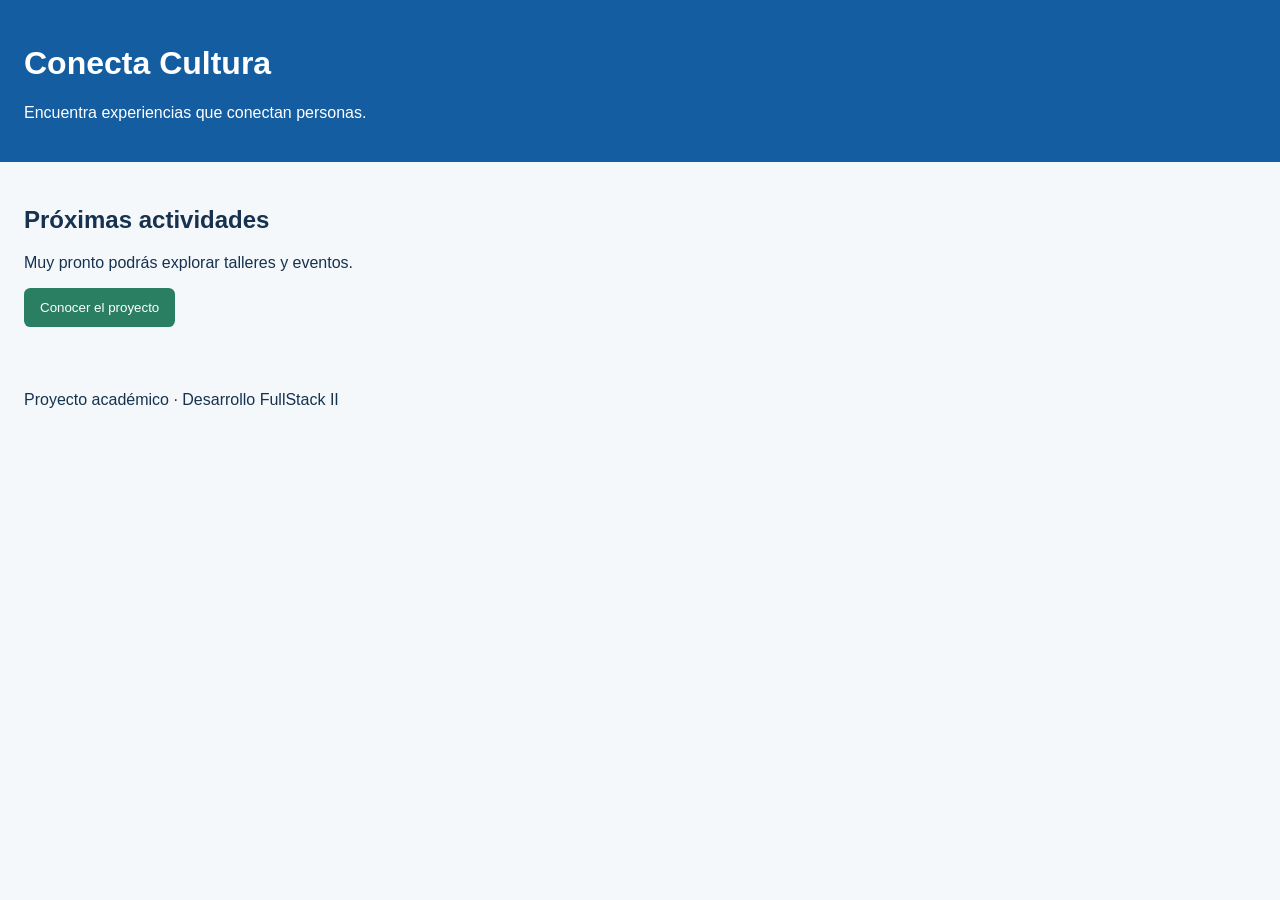
==== Downloads/conecta-cultura-001V-main/conecta-cultura-001V-main/index.html @ 94159e32 "Primer commit: conecta cultura" ====
<!DOCTYPE html>
<html lang="es">
<head>
  <meta charset="UTF-8">
  <meta name="viewport" content="width=device-width, initial-scale=1.0">
  <meta name="description" content="Actividades y talleres de Conecta Cultura">
  <title>Conecta Cultura | Inicio</title>
  <link rel="stylesheet" href="assets/css/estilos.css">
</head>
<body>
  <header>
    <h1>Conecta Cultura</h1>
    <p>Encuentra experiencias que conectan personas.</p>
  </header>

  <main>
    <section>
      <h2>Próximas actividades</h2>
      <p>Muy pronto podrás explorar talleres y eventos.</p>
      <button id="boton-bienvenida" type="button">Conocer el proyecto</button>
    </section>
  </main>

  <footer>
    <p>Proyecto académico · Desarrollo FullStack II</p>
  </footer>

  <script src="assets/js/app.js"></script>
</body>
</html>
---- Downloads/conecta-cultura-001V-main/conecta-cultura-001V-main/assets/css/estilos.css ----
* {
  box-sizing: border-box;
}

body {
  margin: 0;
  font-family: Arial, sans-serif;
  color: #16324f;
  background-color: #f4f8fb;
}

header,
main,
footer {
  padding: 1.5rem;
}

header {
  color: #ffffff;
  background-color: #145da0;
}

button {
  padding: 0.75rem 1rem;
  color: #ffffff;
  background-color: #2a7f62;
  border: 0;
  border-radius: 0.4rem;
  cursor: pointer;
}
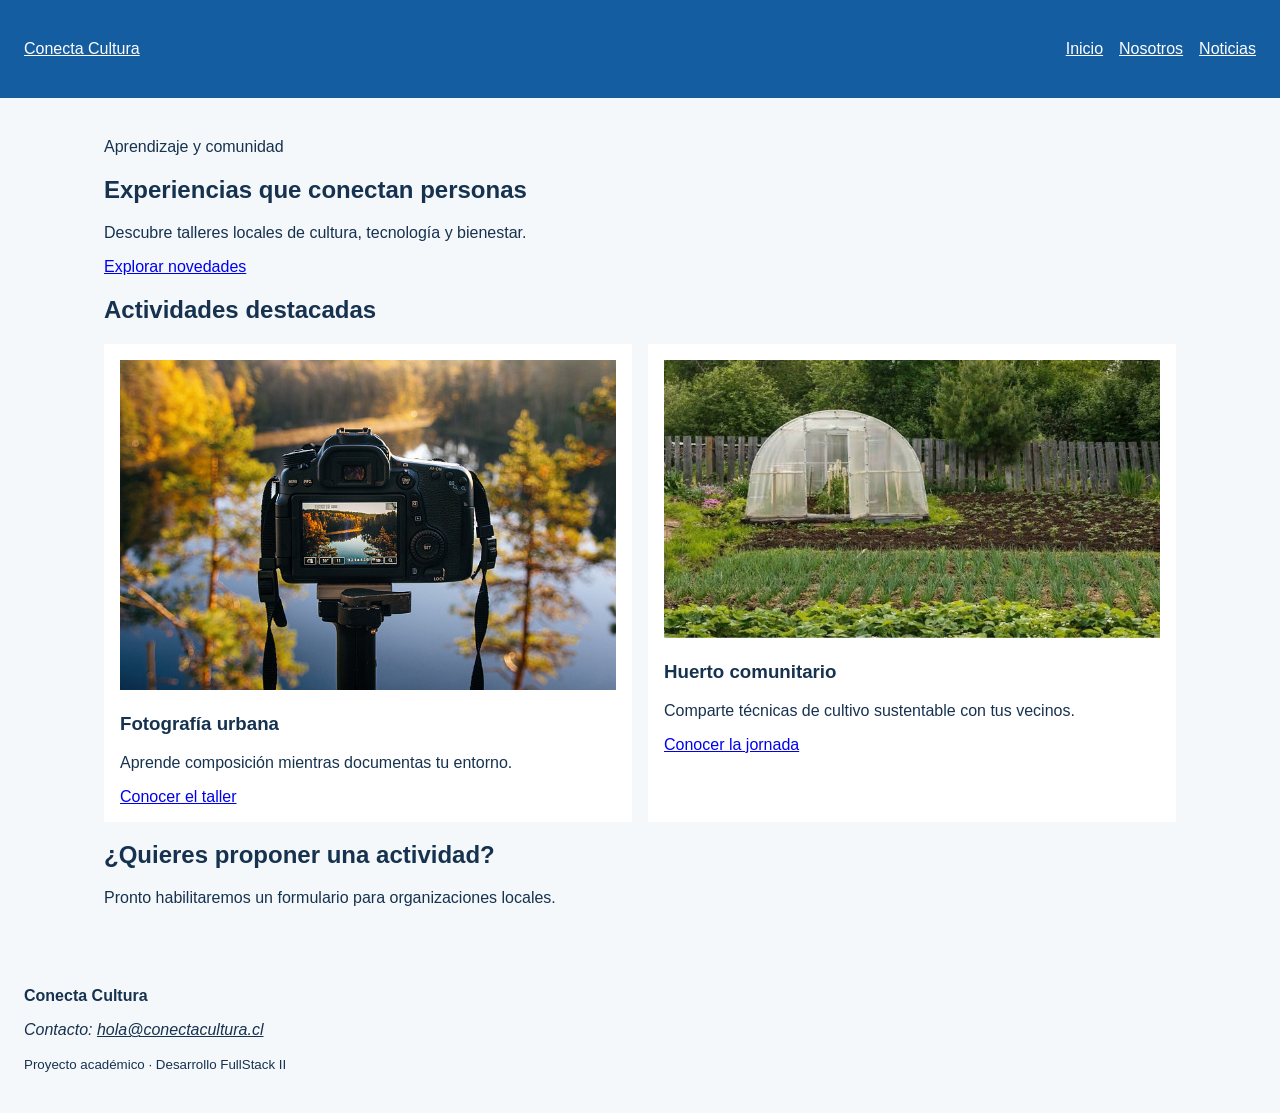
==== commit 4e86ab62: "construir estructura semántica de inicio y nosotros" ====
--- a/Downloads/conecta-cultura-001V-main/conecta-cultura-001V-main/index.html
+++ b/Downloads/conecta-cultura-001V-main/conecta-cultura-001V-main/index.html
@@ -3,28 +3,62 @@
 <head>
   <meta charset="UTF-8">
   <meta name="viewport" content="width=device-width, initial-scale=1.0">
-  <meta name="description" content="Actividades y talleres de Conecta Cultura">
-  <title>Conecta Cultura | Inicio</title>
+  <meta name="description" content="Talleres y actividades de Conecta Cultura">
+  <title>Inicio | Conecta Cultura</title>
   <link rel="stylesheet" href="assets/css/estilos.css">
 </head>
 <body>
-  <header>
-    <h1>Conecta Cultura</h1>
-    <p>Encuentra experiencias que conectan personas.</p>
+  <a class="salto-contenido" href="#contenido-principal">Ir al contenido</a>
+  <header class="cabecera-sitio">
+    <a class="marca" href="index.html">Conecta Cultura</a>
+    <nav aria-label="Navegación principal">
+      <ul class="menu">
+        <li><a href="index.html" aria-current="page">Inicio</a></li>
+        <li><a href="nosotros.html">Nosotros</a></li>
+        <li><a href="noticias.html">Noticias</a></li>
+      </ul>
+    </nav>
   </header>
 
-  <main>
-    <section>
-      <h2>Próximas actividades</h2>
-      <p>Muy pronto podrás explorar talleres y eventos.</p>
-      <button id="boton-bienvenida" type="button">Conocer el proyecto</button>
+  <main id="contenido-principal">
+    <section class="presentacion">
+      <p class="etiqueta">Aprendizaje y comunidad</p>
+      <h1>Experiencias que conectan personas</h1>
+      <p>Descubre talleres locales de cultura, tecnología y bienestar.</p>
+      <a class="boton" href="noticias.html">Explorar novedades</a>
     </section>
+
+    <section aria-labelledby="titulo-actividades">
+      <h2 id="titulo-actividades">Actividades destacadas</h2>
+      <div class="grilla-tarjetas">
+        <article class="tarjeta">
+          <img src="assets/img/fotografia.jpg"
+               alt="Participantes fotografiando edificios del barrio">
+          <h3>Fotografía urbana</h3>
+          <p>Aprende composición mientras documentas tu entorno.</p>
+          <a href="noticia-detalle-1.html">Conocer el taller</a>
+        </article>
+        <article class="tarjeta">
+          <img src="assets/img/huerto.jpg"
+               alt="Manos plantando una hierba en un huerto comunitario">
+          <h3>Huerto comunitario</h3>
+          <p>Comparte técnicas de cultivo sustentable con tus vecinos.</p>
+          <a href="noticia-detalle-2.html">Conocer la jornada</a>
+        </article>
+      </div>
+    </section>
+
+    <aside class="aviso" aria-labelledby="titulo-aviso">
+      <h2 id="titulo-aviso">¿Quieres proponer una actividad?</h2>
+      <p>Pronto habilitaremos un formulario para organizaciones locales.</p>
+    </aside>
   </main>
 
-  <footer>
-    <p>Proyecto académico · Desarrollo FullStack II</p>
+  <footer class="pie-sitio">
+    <p><strong>Conecta Cultura</strong></p>
+    <address>Contacto: <a href="mailto:hola@conectacultura.cl">hola@conectacultura.cl</a></address>
+    <p><small>Proyecto académico · Desarrollo FullStack II</small></p>
   </footer>
-
   <script src="assets/js/app.js"></script>
 </body>
 </html>
--- a/Downloads/conecta-cultura-001V-main/conecta-cultura-001V-main/assets/css/estilos.css
+++ b/Downloads/conecta-cultura-001V-main/conecta-cultura-001V-main/assets/css/estilos.css
@@ -28,3 +28,55 @@
   border-radius: 0.4rem;
   cursor: pointer;
 }
+
+.cabecera-sitio,
+.menu,
+.grilla-tarjetas {
+  display: flex;
+  gap: 1rem;
+}
+
+.cabecera-sitio {
+  align-items: center;
+  justify-content: space-between;
+}
+
+.menu {
+  padding: 0;
+  list-style: none;
+}
+
+.marca,
+.menu a,
+.pie-sitio a {
+  color: inherit;
+}
+
+main {
+  max-width: 70rem;
+  margin-inline: auto;
+}
+
+.grilla-tarjetas {
+  flex-wrap: wrap;
+}
+
+.tarjeta {
+  flex: 1 1 18rem;
+  padding: 1rem;
+  background: #ffffff;
+}
+
+img {
+  max-width: 100%;
+  height: auto;
+}
+
+.salto-contenido {
+  position: absolute;
+  left: -10000px;
+}
+
+.salto-contenido:focus {
+  position: static;
+}
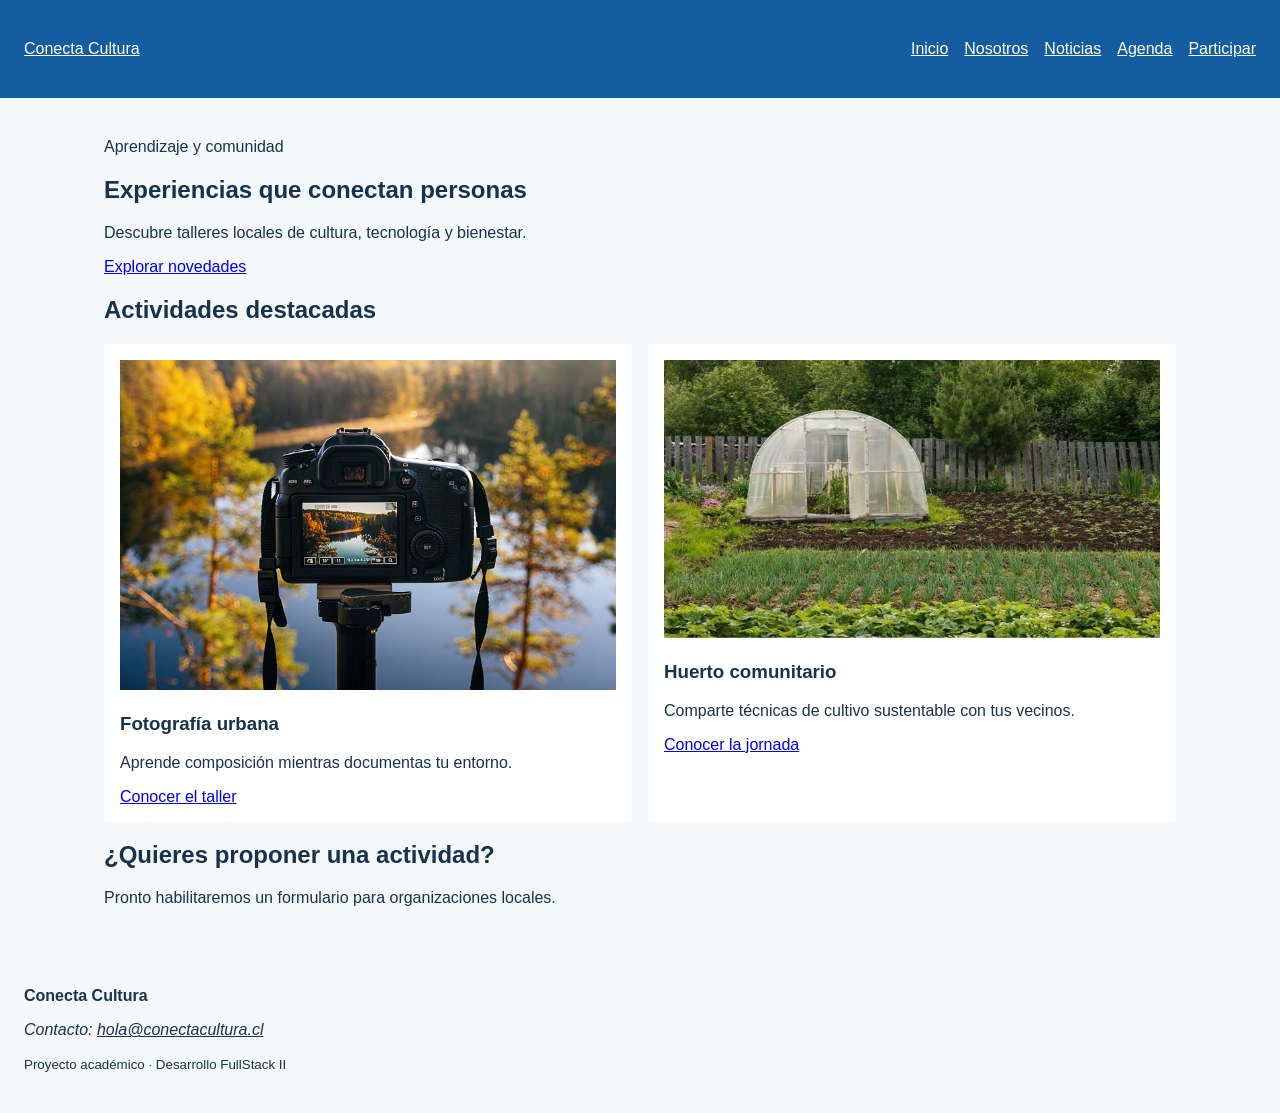
==== commit fc4cde05: "feat: agregar agenda semántica de actividades" ====
--- a/Downloads/conecta-cultura-001V-main/conecta-cultura-001V-main/index.html
+++ b/Downloads/conecta-cultura-001V-main/conecta-cultura-001V-main/index.html
@@ -1,64 +1,130 @@
 <!DOCTYPE html>
+
 <html lang="es">
+
 <head>
+
   <meta charset="UTF-8">
+
   <meta name="viewport" content="width=device-width, initial-scale=1.0">
+
   <meta name="description" content="Talleres y actividades de Conecta Cultura">
+
   <title>Inicio | Conecta Cultura</title>
+
   <link rel="stylesheet" href="assets/css/estilos.css">
+
 </head>
+
 <body>
+
   <a class="salto-contenido" href="#contenido-principal">Ir al contenido</a>
+
   <header class="cabecera-sitio">
+
     <a class="marca" href="index.html">Conecta Cultura</a>
+
     <nav aria-label="Navegación principal">
+
       <ul class="menu">
+
         <li><a href="index.html" aria-current="page">Inicio</a></li>
+
         <li><a href="nosotros.html">Nosotros</a></li>
+
         <li><a href="noticias.html">Noticias</a></li>
+
+        <li><a href="agenda.html">Agenda</a></li>
+
+        <li><a href="participar.html">Participar</a></li>
+
       </ul>
+
     </nav>
+
   </header>
 
+
   <main id="contenido-principal">
+
     <section class="presentacion">
+
       <p class="etiqueta">Aprendizaje y comunidad</p>
+
       <h1>Experiencias que conectan personas</h1>
+
       <p>Descubre talleres locales de cultura, tecnología y bienestar.</p>
+
       <a class="boton" href="noticias.html">Explorar novedades</a>
+
     </section>
 
+
+
     <section aria-labelledby="titulo-actividades">
+
       <h2 id="titulo-actividades">Actividades destacadas</h2>
+
       <div class="grilla-tarjetas">
+
         <article class="tarjeta">
+
           <img src="assets/img/fotografia.jpg"
+
                alt="Participantes fotografiando edificios del barrio">
+
           <h3>Fotografía urbana</h3>
+
           <p>Aprende composición mientras documentas tu entorno.</p>
+
           <a href="noticia-detalle-1.html">Conocer el taller</a>
+
         </article>
+
         <article class="tarjeta">
+
           <img src="assets/img/huerto.jpg"
+
                alt="Manos plantando una hierba en un huerto comunitario">
+
           <h3>Huerto comunitario</h3>
+
           <p>Comparte técnicas de cultivo sustentable con tus vecinos.</p>
+
           <a href="noticia-detalle-2.html">Conocer la jornada</a>
+
         </article>
+
       </div>
+
     </section>
 
+
+
     <aside class="aviso" aria-labelledby="titulo-aviso">
+
       <h2 id="titulo-aviso">¿Quieres proponer una actividad?</h2>
+
       <p>Pronto habilitaremos un formulario para organizaciones locales.</p>
+
     </aside>
+
   </main>
 
+
+
   <footer class="pie-sitio">
+
     <p><strong>Conecta Cultura</strong></p>
+
     <address>Contacto: <a href="mailto:hola@conectacultura.cl">hola@conectacultura.cl</a></address>
+
     <p><small>Proyecto académico · Desarrollo FullStack II</small></p>
+
   </footer>
+
   <script src="assets/js/app.js"></script>
+
 </body>
-</html>
+
+</html>
--- a/Downloads/conecta-cultura-001V-main/conecta-cultura-001V-main/assets/css/estilos.css
+++ b/Downloads/conecta-cultura-001V-main/conecta-cultura-001V-main/assets/css/estilos.css
@@ -80,3 +80,60 @@
 .salto-contenido:focus {
   position: static;
 }
+
+.tabla-contenedor {
+  max-width: 100%;
+  overflow-x: auto;
+}
+
+table {
+  width: 100%;
+  border-collapse: collapse;
+  background-color: #ffffff;
+}
+
+caption {
+  padding: 0.75rem;
+  font-weight: bold;
+  text-align: left;
+}
+
+th,
+td {
+  padding: 0.75rem;
+  border: 1px solid #b8c4cf;
+  text-align: left;
+}
+
+thead {
+  color: #ffffff;
+  background-color: #145da0;
+}
+
+.formulario {
+  display: grid;
+  gap: 1rem;
+  max-width: 42rem;
+}
+
+.formulario fieldset {
+  display: grid;
+  gap: 0.75rem;
+  padding: 1rem;
+  border: 1px solid #b8c4cf;
+}
+
+.formulario input,
+.formulario select,
+.formulario textarea {
+  width: 100%;
+  padding: 0.7rem;
+  font: inherit;
+}
+
+.formulario input[type="radio"],
+.formulario input[type="checkbox"] {
+  width: auto;
+}
+
+
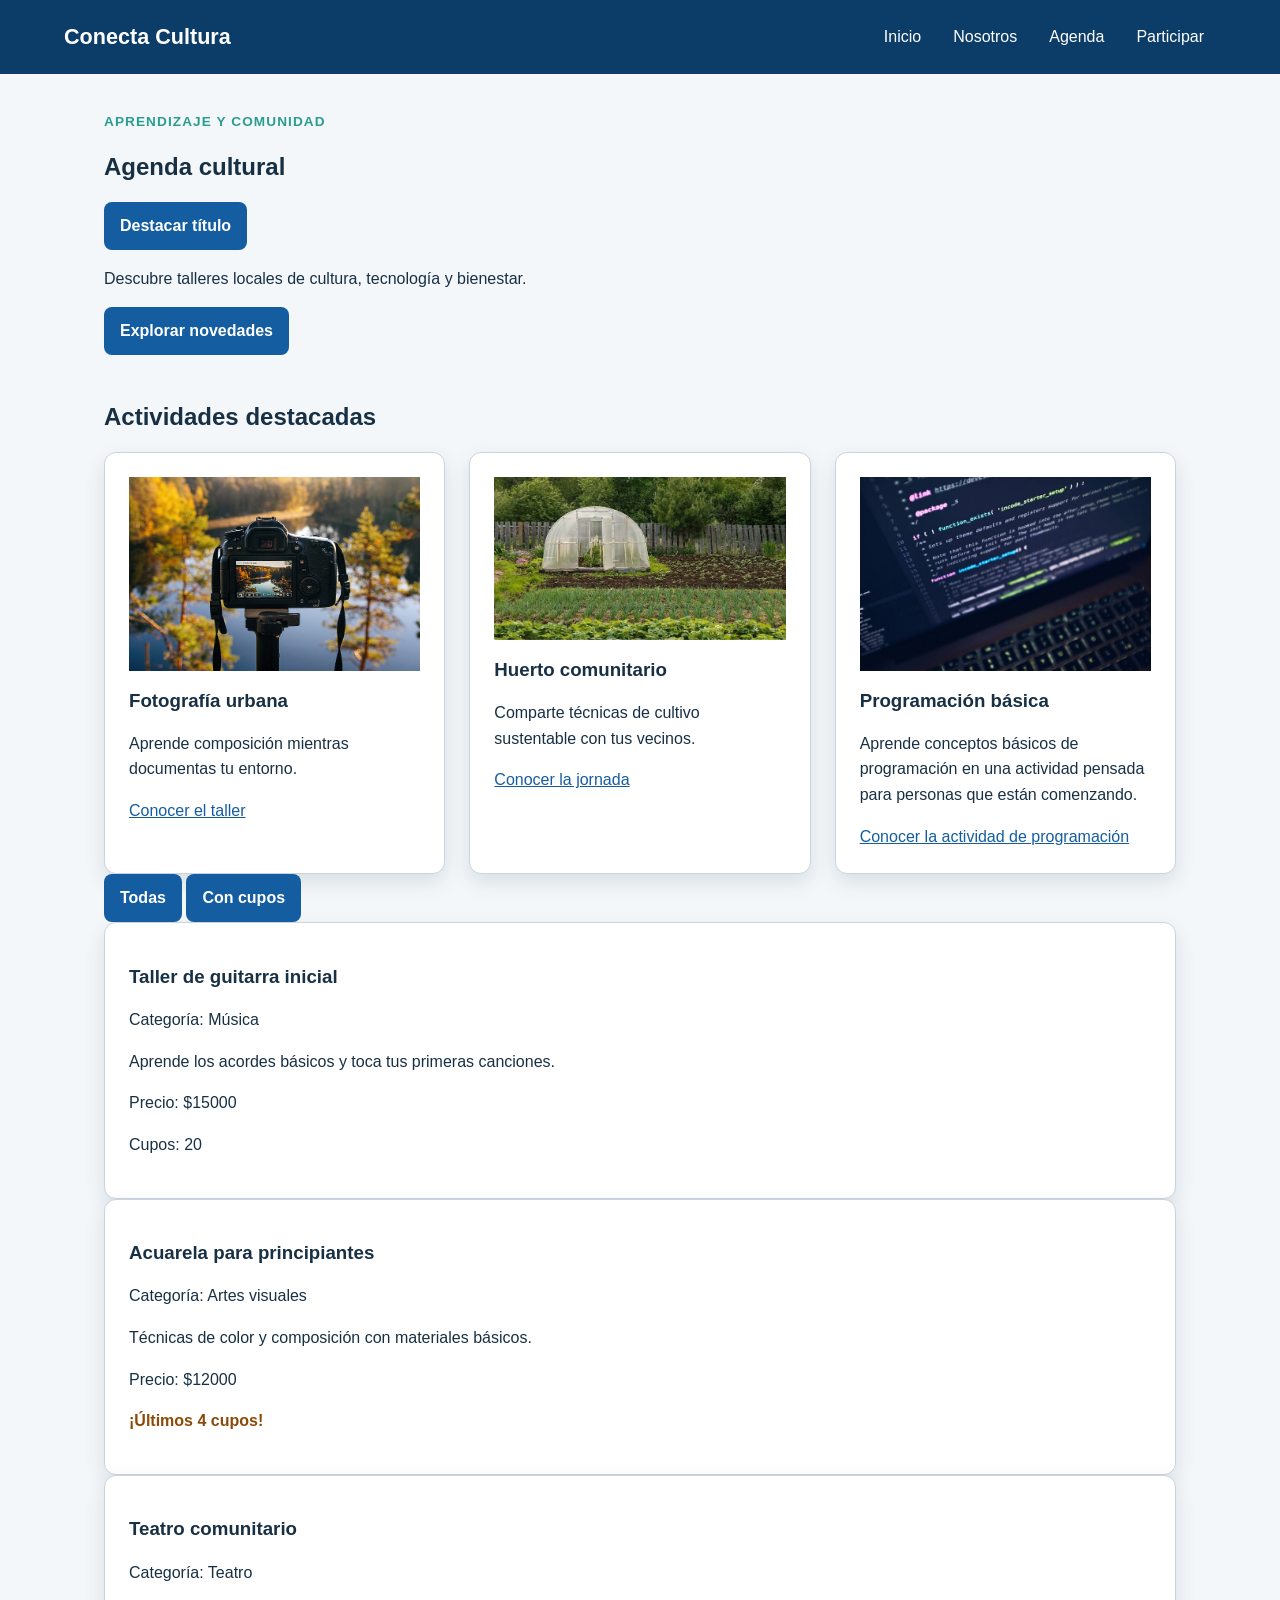
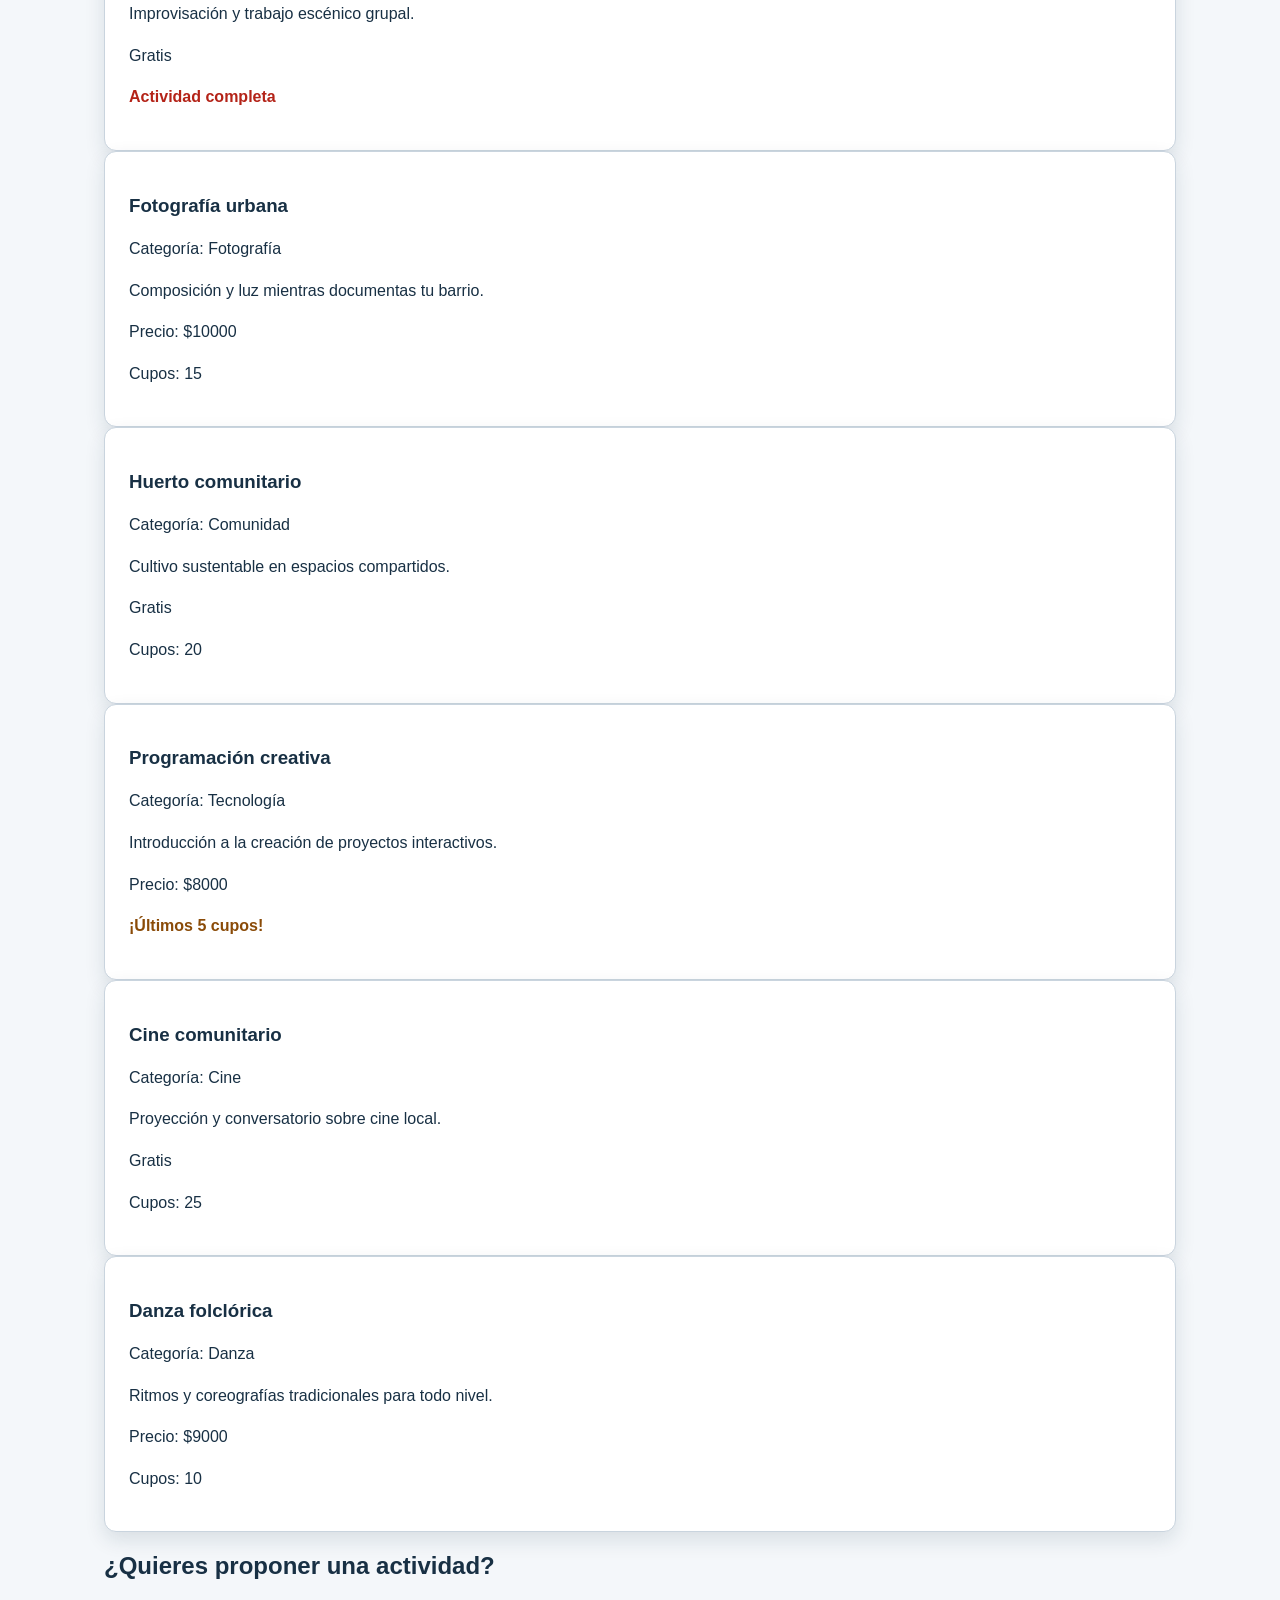
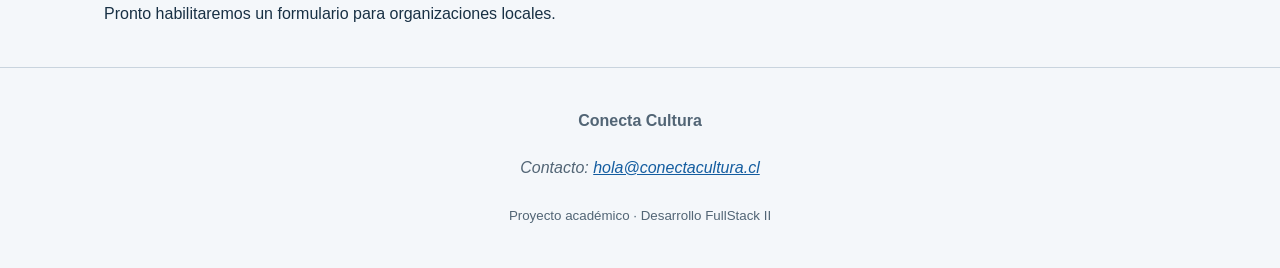
==== commit 743d9805: "feat: agregar menu adaptable y cartelera dinamica" ====
--- a/Downloads/conecta-cultura-001V-main/conecta-cultura-001V-main/index.html
+++ b/Downloads/conecta-cultura-001V-main/conecta-cultura-001V-main/index.html
@@ -4,126 +4,176 @@
 
 <head>
 
-  <meta charset="UTF-8">
+ <meta charset="UTF-8">
 
-  <meta name="viewport" content="width=device-width, initial-scale=1.0">
+ <meta name="viewport" content="width=device-width, initial-scale=1.0">
 
-  <meta name="description" content="Talleres y actividades de Conecta Cultura">
+ <meta name="description" content="Talleres y actividades de Conecta Cultura">
 
-  <title>Inicio | Conecta Cultura</title>
+ <title>Inicio | Conecta Cultura</title>
 
-  <link rel="stylesheet" href="assets/css/estilos.css">
+ <link rel="stylesheet" href="assets/css/estilos.css">
 
 </head>
 
 <body>
 
-  <a class="salto-contenido" href="#contenido-principal">Ir al contenido</a>
+ <a class="salto-contenido" href="#contenido-principal">Ir al contenido</a>
 
-  <header class="cabecera-sitio">
+ <header class="cabecera-sitio">
 
-    <a class="marca" href="index.html">Conecta Cultura</a>
+  <a class="marca" href="index.html">Conecta Cultura</a>
 
-    <nav aria-label="Navegación principal">
+  <button
 
-      <ul class="menu">
+ id="boton-menu"
 
-        <li><a href="index.html" aria-current="page">Inicio</a></li>
+ class="boton-menu"
 
-        <li><a href="nosotros.html">Nosotros</a></li>
+ type="button"
 
-        <li><a href="noticias.html">Noticias</a></li>
+ aria-label="Abrir o cerrar menú principal"
 
-        <li><a href="agenda.html">Agenda</a></li>
+ aria-controls="menu-principal"
 
-        <li><a href="participar.html">Participar</a></li>
+ aria-expanded="false">
 
-      </ul>
+ <span aria-hidden="true">☰</span>
 
-    </nav>
-
-  </header>
-
-
-  <main id="contenido-principal">
-
-    <section class="presentacion">
-
-      <p class="etiqueta">Aprendizaje y comunidad</p>
-
-      <h1>Experiencias que conectan personas</h1>
-
-      <p>Descubre talleres locales de cultura, tecnología y bienestar.</p>
-
-      <a class="boton" href="noticias.html">Explorar novedades</a>
-
-    </section>
+</button>
 
 
 
-    <section aria-labelledby="titulo-actividades">
+<nav id="menu-principal" class="menu" aria-label="Navegación principal">
 
-      <h2 id="titulo-actividades">Actividades destacadas</h2>
+ <a href="index.html">Inicio</a>
 
-      <div class="grilla-tarjetas">
+ <a href="nosotros.html">Nosotros</a>
 
-        <article class="tarjeta">
+ <a href="agenda.html">Agenda</a>
 
-          <img src="assets/img/fotografia.jpg"
+ <a href="participar.html">Participar</a>
 
-               alt="Participantes fotografiando edificios del barrio">
-
-          <h3>Fotografía urbana</h3>
-
-          <p>Aprende composición mientras documentas tu entorno.</p>
-
-          <a href="noticia-detalle-1.html">Conocer el taller</a>
-
-        </article>
-
-        <article class="tarjeta">
-
-          <img src="assets/img/huerto.jpg"
-
-               alt="Manos plantando una hierba en un huerto comunitario">
-
-          <h3>Huerto comunitario</h3>
-
-          <p>Comparte técnicas de cultivo sustentable con tus vecinos.</p>
-
-          <a href="noticia-detalle-2.html">Conocer la jornada</a>
-
-        </article>
-
-      </div>
-
-    </section>
+</nav>
 
 
 
-    <aside class="aviso" aria-labelledby="titulo-aviso">
-
-      <h2 id="titulo-aviso">¿Quieres proponer una actividad?</h2>
-
-      <p>Pronto habilitaremos un formulario para organizaciones locales.</p>
-
-    </aside>
-
-  </main>
+ </header>
 
 
 
-  <footer class="pie-sitio">
+ <main id="contenido-principal">
 
-    <p><strong>Conecta Cultura</strong></p>
+  <section class="presentacion">
 
-    <address>Contacto: <a href="mailto:hola@conectacultura.cl">hola@conectacultura.cl</a></address>
+   <p class="etiqueta">Aprendizaje y comunidad</p>
 
-    <p><small>Proyecto académico · Desarrollo FullStack II</small></p>
+   <h1 id="titulo-cartelera">Agenda cultural</h1>
 
-  </footer>
+   <button id="boton-destacar" type="button">Destacar título</button>
 
-  <script src="assets/js/app.js"></script>
+   
+
+   <p>Descubre talleres locales de cultura, tecnología y bienestar.</p>
+
+   <a class="boton" href="noticias.html">Explorar novedades</a>
+
+  </section>
+
+
+
+  <section aria-labelledby="titulo-actividades">
+
+   <h2 id="titulo-actividades">Actividades destacadas</h2>
+
+   <div class="grilla-tarjetas">
+
+    <article class="tarjeta">
+
+     <img src="assets/img/fotografia.jpg"
+
+        alt="Participantes fotografiando edificios del barrio">
+
+     <h3>Fotografía urbana</h3>
+
+     <p>Aprende composición mientras documentas tu entorno.</p>
+
+     <a href="noticias-detalle-1.html">Conocer el taller</a>
+
+    </article>
+
+    <article class="tarjeta">
+
+     <img src="assets/img/huerto.jpg"
+
+        alt="Manos plantando una hierba en un huerto comunitario">
+
+     <h3>Huerto comunitario</h3>
+
+     <p>Comparte técnicas de cultivo sustentable con tus vecinos.</p>
+
+     <a href="noticias-detalle-2.html">Conocer la jornada</a>
+
+    </article>
+
+   <article class="tarjeta">
+
+    <img
+
+    src="assets/img/programacion.jpg"
+
+  alt="Persona aprendiendo programación básica frente a un computador">
+
+ <h3>Programación básica</h3>
+
+     <p>
+
+  Aprende conceptos básicos de programación en una actividad
+
+  pensada para personas que están comenzando.
+
+    </p>
+
+     <a href="noticias.html">Conocer la actividad de programación</a>
+
+   </article>
+
+
+
+   </div>
+
+  </section>
+
+<button id="mostrar-todas" type="button">Todas</button>
+<button id="mostrar-disponibles" type="button">
+Con cupos
+</button>
+
+<section id="cartelera" class="rejilla-tarjetas"></section>
+  <aside class="aviso" aria-labelledby="titulo-aviso">
+
+   <h2 id="titulo-aviso">¿Quieres proponer una actividad?</h2>
+
+   <p>Pronto habilitaremos un formulario para organizaciones locales.</p>
+
+  </aside>
+
+ </main>
+
+
+ <footer class="pie-sitio">
+
+  <p><strong>Conecta Cultura</strong></p>
+
+  <address>Contacto: <a href="mailto:hola@conectacultura.cl">hola@conectacultura.cl</a></address>
+
+  <p><small>Proyecto académico · Desarrollo FullStack II</small></p>
+
+ </footer>
+
+ <script src="assets/js/app.js"></script>
+
+ <script src="assets/js/menu.js"></script>
 
 </body>
 
--- a/Downloads/conecta-cultura-001V-main/conecta-cultura-001V-main/assets/css/estilos.css
+++ b/Downloads/conecta-cultura-001V-main/conecta-cultura-001V-main/assets/css/estilos.css
@@ -1,139 +1,656 @@
-* {
+:root {
+
+  --color-primario: #145da0;
+
+  --color-primario-oscuro: #0b3d68;
+
+  --color-secundario: #2a9d8f;
+
+  --color-acento: #f4a261;
+
+  --color-texto: #183044;
+
+  --color-texto-suave: #526575;
+
+  --color-fondo: #f4f7fa;
+
+  --color-superficie: #ffffff;
+
+  --color-borde: #c9d4de;
+
+  --fuente-base: Arial, Helvetica, sans-serif;
+
+  --radio: 0.75rem;
+
+  --sombra: 0 0.5rem 1.25rem rgb(20 48 68 / 12%);
+
+  --ancho-contenido: 70rem;
+
+}
+
+
+
+*,
+
+*::before,
+
+*::after {
+
   box-sizing: border-box;
-}
+
+}
+
+
+
+html {
+
+  scroll-behavior: smooth;
+
+}
+
+
 
 body {
+
   margin: 0;
-  font-family: Arial, sans-serif;
-  color: #16324f;
-  background-color: #f4f8fb;
-}
+
+  color: var(--color-texto);
+
+  background: var(--color-fondo);
+
+  font-family: var(--fuente-base);
+
+  font-size: 1rem;
+
+  line-height: 1.6;
+
+}
+
+
+
+img,
+
+video {
+
+  display: block;
+
+  max-width: 100%;
+
+  height: auto;
+
+}
+
+
+
+a {
+
+  color: var(--color-primario);
+
+}
+
+
+
+h1,
+
+h2,
+
+h3 {
+
+  line-height: 1.2;
+
+  text-wrap: balance;
+
+}
+
+
+
+section + section {
+
+  margin-top: 3rem;
+
+}
+
+
 
 header,
+
 main,
+
 footer {
+
   padding: 1.5rem;
-}
-
-header {
+
+}
+
+
+
+main {
+
+  width: 90%;
+
+  max-width: var(--ancho-contenido);
+
+  margin-inline: auto;
+
+}
+
+
+
+.cabecera-sitio {
+
+  display: flex;
+
+  flex-direction: column;
+
+  gap: 1rem;
+
+  padding: 1rem 5%;
+
   color: #ffffff;
-  background-color: #145da0;
-}
+
+  background: var(--color-primario-oscuro);
+
+}
+
+
+
+.marca {
+
+  color: #ffffff;
+
+  font-size: 1.35rem;
+
+  font-weight: 700;
+
+  text-decoration: none;
+
+}
+
+
+
+.boton-menu {
+
+  display: inline-block;
+
+  padding: 0.65rem 0.85rem;
+
+  font-size: 1.5rem;
+
+  background-color: #ffffff;
+
+  border: 0.1rem solid var(--color-primario-oscuro);
+
+  border-radius: 0.35rem;
+
+  cursor: pointer;
+
+}
+
+
+
+.menu {
+
+  display: none;
+
+  flex-direction: column;
+
+  gap: 0.5rem;
+
+  margin: 0;
+
+  padding: 0;
+
+  list-style: none;
+
+}
+
+
+
+.menu.menu-abierto {
+
+  display: flex;
+
+}
+
+
+
+.menu a {
+
+  display: inline-block;
+
+  padding: 0.5rem 0.75rem;
+
+  color: #ffffff;
+
+  border-radius: 0.5rem;
+
+  text-decoration: none;
+
+}
+
+
+
+.menu a:hover,
+
+.menu a[aria-current="page"] {
+
+  background: var(--color-primario);
+
+}
+
+
+
+@media (min-width: 48rem) {
+
+  .cabecera-sitio {
+
+    flex-direction: row;
+
+    justify-content: space-between;
+
+    align-items: center;
+
+  }
+
+
+
+  .menu {
+
+    display: flex;
+
+    flex-direction: row;
+
+    flex-wrap: wrap;
+
+  }
+
+
+
+  .boton-menu {
+
+    display: none;
+
+  }
+
+}
+
+
+
+.etiqueta {
+
+  display: block;
+
+  margin-bottom: 0.25rem;
+
+  color: var(--color-secundario);
+
+  font-size: 0.85rem;
+
+  font-weight: 700;
+
+  letter-spacing: 0.08em;
+
+  text-transform: uppercase;
+
+}
+
+
+
+.encabezado-pagina {
+
+  margin-bottom: 2rem;
+
+}
+
+
+
+.tarjeta,
+
+.mensaje-confirmacion,
+
+.formulario fieldset {
+
+  padding: 1.5rem;
+
+  background: var(--color-superficie);
+
+  border: 1px solid var(--color-borde);
+
+  border-radius: var(--radio);
+
+  box-shadow: var(--sombra);
+
+}
+
+
+
+.boton,
 
 button {
-  padding: 0.75rem 1rem;
+
+  display: inline-block;
+
+  width: fit-content;
+
+  padding: 0.7rem 1rem;
+
   color: #ffffff;
-  background-color: #2a7f62;
+
+  background: var(--color-primario);
+
   border: 0;
+
+  border-radius: 0.5rem;
+
+  font: inherit;
+
+  font-weight: 700;
+
+  text-decoration: none;
+
+  cursor: pointer;
+
+}
+
+
+
+.boton:hover,
+
+button:hover {
+
+  background: var(--color-primario-oscuro);
+
+}
+
+
+
+.boton--secundario {
+
+  color: var(--color-primario-oscuro);
+
+  background: transparent;
+
+  border: 2px solid currentColor;
+
+}
+
+
+
+.boton--secundario:hover {
+
+  color: #ffffff;
+
+  background: var(--color-primario-oscuro);
+
+}
+
+
+
+.grilla-tarjetas {
+
+  display: grid;
+
+  grid-template-columns: 1fr;
+
+  gap: 1.5rem;
+
+}
+
+
+
+@media (min-width: 48rem) {
+
+  .grilla-tarjetas {
+
+    grid-template-columns: 1fr 1fr;
+
+  }
+
+}
+
+
+
+@media (min-width: 64rem) {
+
+  .grilla-tarjetas {
+
+    grid-template-columns: repeat(3, 1fr);
+
+  }
+
+}
+
+
+
+.pie-sitio {
+
+  display: grid;
+
+  gap: 0.35rem;
+
+  color: var(--color-texto-suave);
+
+  border-top: 1px solid var(--color-borde);
+
+  text-align: center;
+
+}
+
+
+
+.tabla-contenedor {
+
+  max-width: 100%;
+
+  overflow-x: auto;
+
+}
+
+
+
+table {
+
+  width: 100%;
+
+  border-collapse: collapse;
+
+  background: var(--color-superficie);
+
+}
+
+
+
+caption,
+
+th,
+
+td {
+
+  padding: 0.75rem;
+
+  text-align: left;
+
+}
+
+
+
+th,
+
+td {
+
+  border: 1px solid var(--color-borde);
+
+}
+
+
+
+thead {
+
+  color: #ffffff;
+
+  background: var(--color-primario);
+
+}
+
+
+
+.formulario {
+
+  display: grid;
+
+  gap: 1rem;
+
+  max-width: 42rem;
+
+}
+
+
+
+.formulario fieldset {
+
+  display: grid;
+
+  gap: 0.75rem;
+
+}
+
+
+
+.formulario input,
+
+.formulario select,
+
+.formulario textarea {
+
+  width: 100%;
+
+  padding: 0.7rem;
+
+  color: inherit;
+
+  background: #ffffff;
+
+  border: 1px solid var(--color-borde);
+
   border-radius: 0.4rem;
-  cursor: pointer;
-}
-
-.cabecera-sitio,
-.menu,
-.grilla-tarjetas {
+
+  font: inherit;
+
+}
+
+
+
+.formulario input[type="radio"],
+
+.formulario input[type="checkbox"] {
+
+  width: auto;
+
+}
+
+
+
+video,
+
+iframe {
+
+  width: 100%;
+
+  max-width: 100%;
+
+}
+
+
+
+iframe {
+
+  aspect-ratio: 16 / 9;
+
+  border: 0;
+
+}
+
+
+
+:focus-visible {
+
+  outline: 3px solid var(--color-acento);
+
+  outline-offset: 3px;
+
+}
+
+
+
+input:required,
+
+select:required,
+
+textarea:required {
+
+  border-left: 0.3rem solid var(--color-primario);
+
+}
+
+
+
+input:focus,
+
+select:focus,
+
+textarea:focus {
+
+  border-color: var(--color-primario);
+
+}
+
+
+
+.salto-contenido {
+
+  position: absolute;
+
+  padding: 0.6rem 1rem;
+
+  color: #ffffff;
+
+  background: var(--color-primario-oscuro);
+
+  transform: translateY(-150%);
+
+}
+
+
+
+.salto-contenido:focus {
+
+  transform: translateY(0);
+
+}
+
+
+.filtros {
+
   display: flex;
-  gap: 1rem;
-}
-
-.cabecera-sitio {
-  align-items: center;
-  justify-content: space-between;
-}
-
-.menu {
-  padding: 0;
-  list-style: none;
-}
-
-.marca,
-.menu a,
-.pie-sitio a {
-  color: inherit;
-}
-
-main {
-  max-width: 70rem;
-  margin-inline: auto;
-}
-
-.grilla-tarjetas {
+
   flex-wrap: wrap;
-}
-
-.tarjeta {
-  flex: 1 1 18rem;
-  padding: 1rem;
-  background: #ffffff;
-}
-
-img {
-  max-width: 100%;
-  height: auto;
-}
-
-.salto-contenido {
-  position: absolute;
-  left: -10000px;
-}
-
-.salto-contenido:focus {
-  position: static;
-}
-
-.tabla-contenedor {
-  max-width: 100%;
-  overflow-x: auto;
-}
-
-table {
-  width: 100%;
-  border-collapse: collapse;
-  background-color: #ffffff;
-}
-
-caption {
-  padding: 0.75rem;
-  font-weight: bold;
-  text-align: left;
-}
-
-th,
-td {
-  padding: 0.75rem;
-  border: 1px solid #b8c4cf;
-  text-align: left;
-}
-
-thead {
-  color: #ffffff;
-  background-color: #145da0;
-}
-
-.formulario {
-  display: grid;
-  gap: 1rem;
-  max-width: 42rem;
-}
-
-.formulario fieldset {
-  display: grid;
+
   gap: 0.75rem;
-  padding: 1rem;
-  border: 1px solid #b8c4cf;
-}
-
-.formulario input,
-.formulario select,
-.formulario textarea {
-  width: 100%;
-  padding: 0.7rem;
-  font: inherit;
-}
-
-.formulario input[type="radio"],
-.formulario input[type="checkbox"] {
-  width: auto;
-}
-
-
+
+  margin-bottom: 1.5rem;
+
+}
+
+
+
+.aviso-cupos {
+  color: #8a4b08;
+  font-weight: 700;
+}
+
+
+
+.actividad-completa {
+  color: #b42318;
+  font-weight: 700;
+}
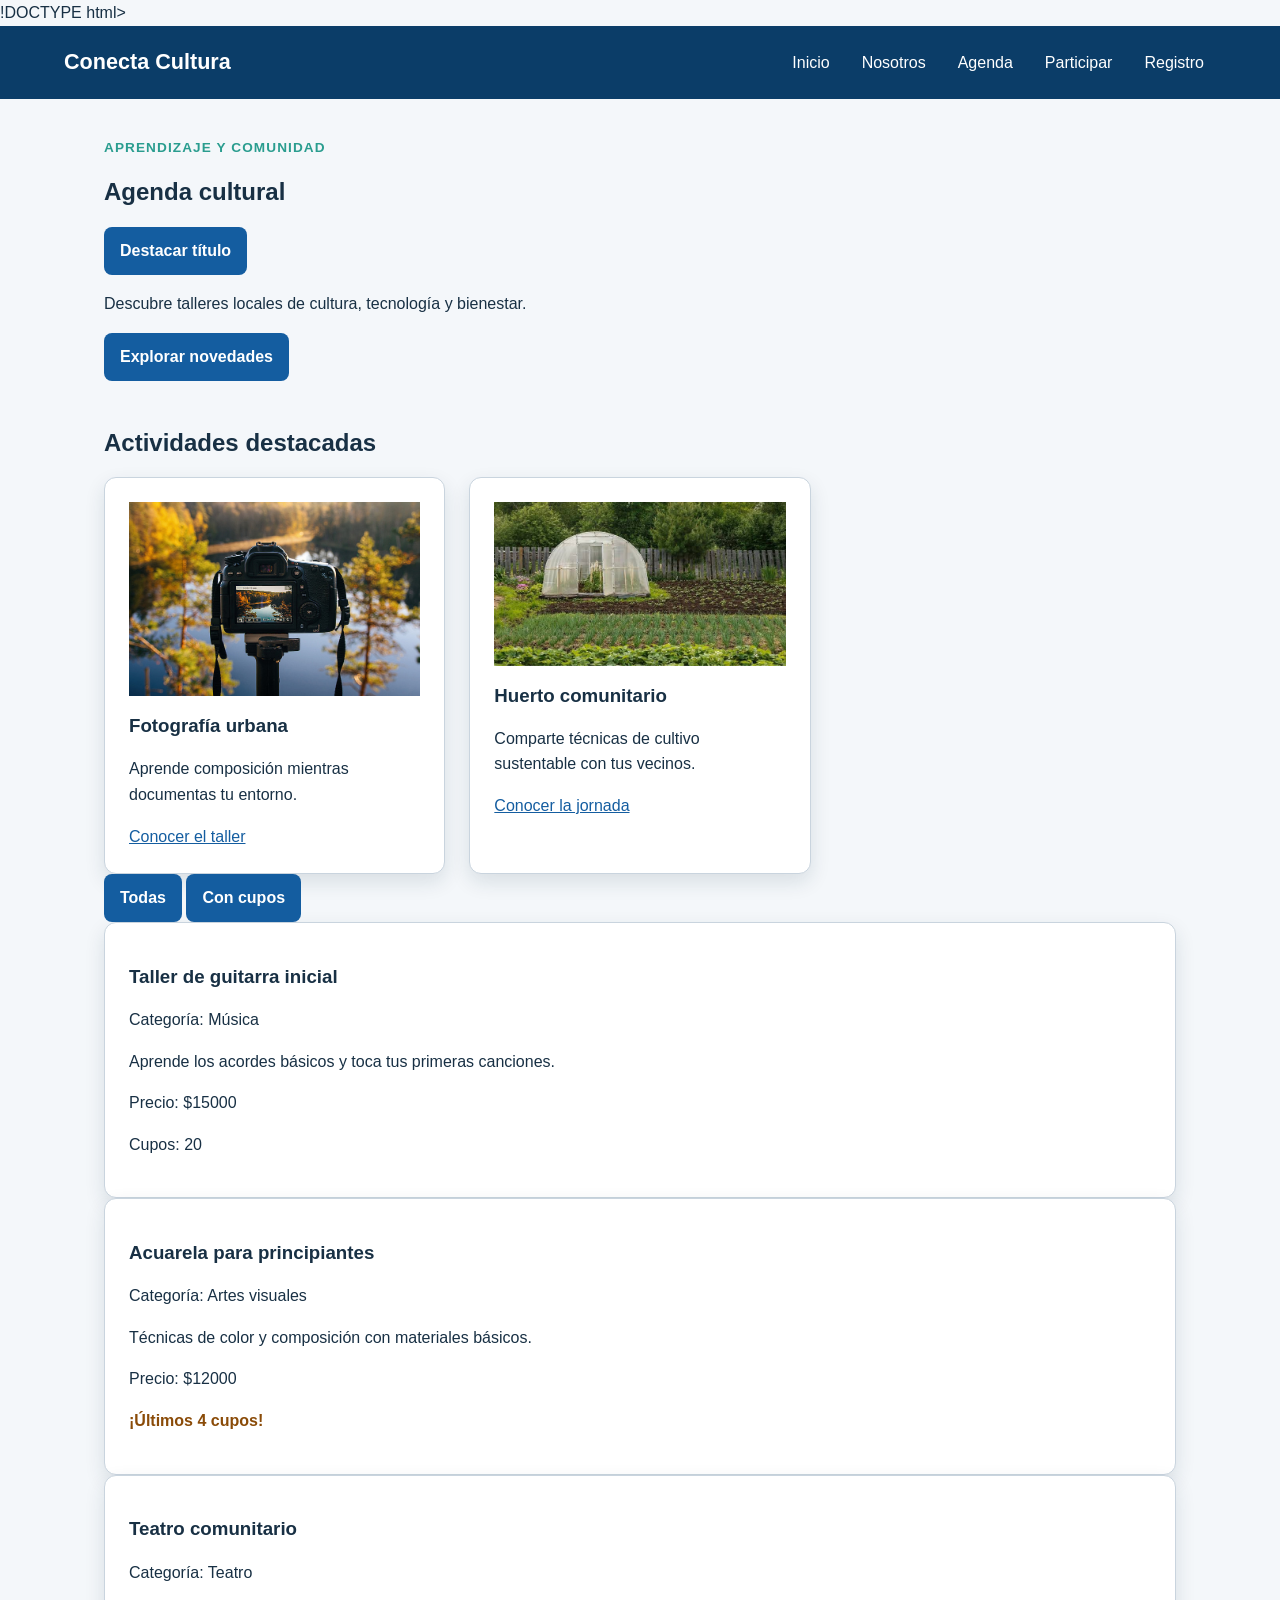
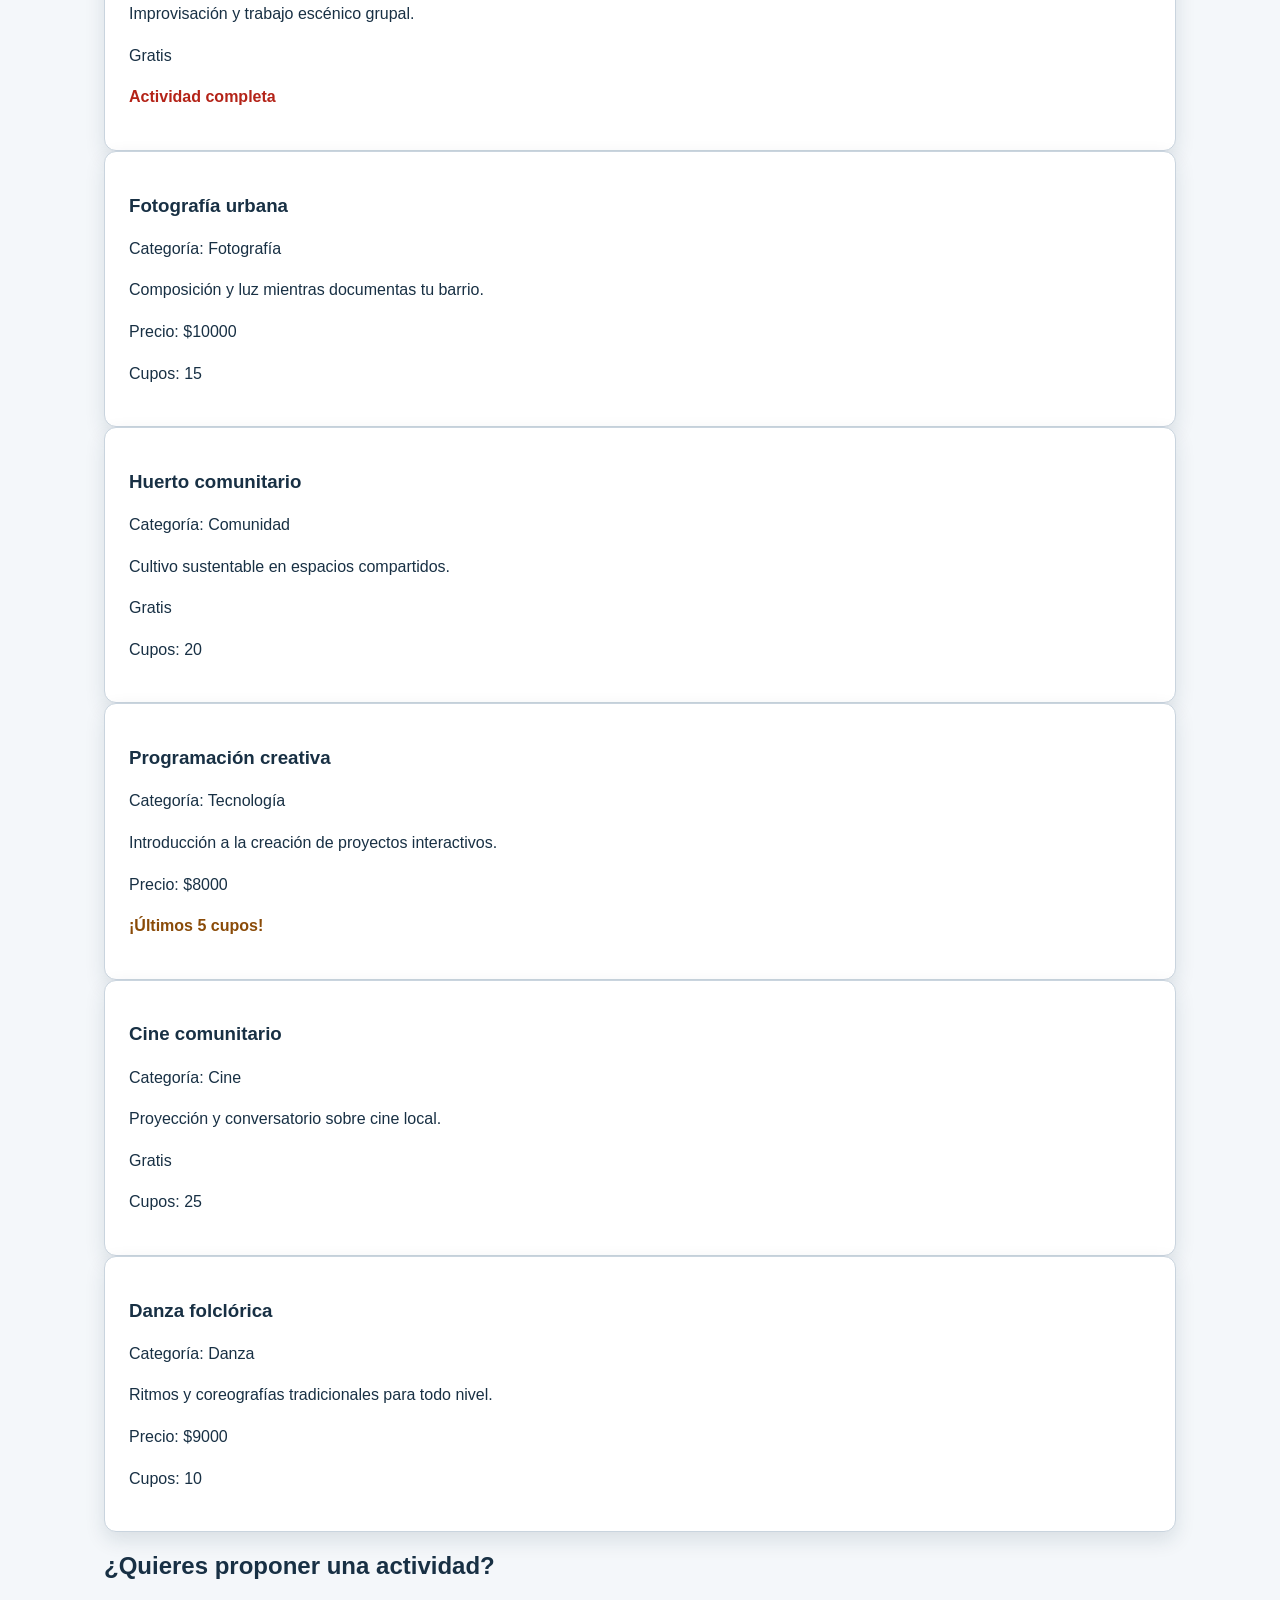
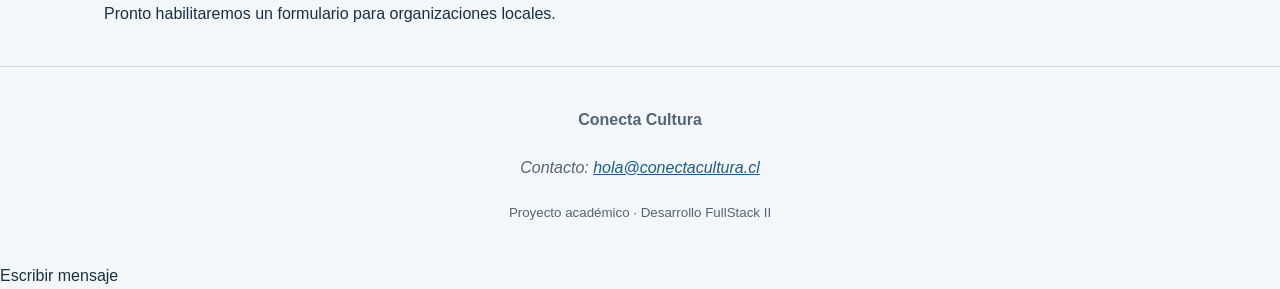
==== commit dc13208f: "feat: validar y persistir registro local" ====
--- a/Downloads/conecta-cultura-001V-main/conecta-cultura-001V-main/index.html
+++ b/Downloads/conecta-cultura-001V-main/conecta-cultura-001V-main/index.html
@@ -1,180 +1,303 @@
-<!DOCTYPE html>
+!DOCTYPE html>
+
+
 
 <html lang="es">
 
+
+
 <head>
 
+
+
  <meta charset="UTF-8">
 
+
+
  <meta name="viewport" content="width=device-width, initial-scale=1.0">
 
+
+
  <meta name="description" content="Talleres y actividades de Conecta Cultura">
 
+
+
  <title>Inicio | Conecta Cultura</title>
 
+
+
  <link rel="stylesheet" href="assets/css/estilos.css">
 
+
+
 </head>
 
+
+
 <body>
 
+
+
  <a class="salto-contenido" href="#contenido-principal">Ir al contenido</a>
 
+
+
  <header class="cabecera-sitio">
 
+
+
   <a class="marca" href="index.html">Conecta Cultura</a>
 
-  <button
-
- id="boton-menu"
-
- class="boton-menu"
-
- type="button"
-
- aria-label="Abrir o cerrar menú principal"
-
- aria-controls="menu-principal"
-
- aria-expanded="false">
-
- <span aria-hidden="true">☰</span>
-
-</button>
-
-
-
-<nav id="menu-principal" class="menu" aria-label="Navegación principal">
-
- <a href="index.html">Inicio</a>
-
- <a href="nosotros.html">Nosotros</a>
-
- <a href="agenda.html">Agenda</a>
-
- <a href="participar.html">Participar</a>
-
-</nav>
+
+
+  <nav aria-label="Navegación principal">
+
+
+
+   <button
+
+    id="boton-menu"
+
+    class="boton-menu"
+
+    type="button"
+
+    aria-label="Abrir o cerrar menú principal"
+
+    aria-controls="menu-principal"
+
+    aria-expanded="false">
+
+    <span aria-hidden="true">☰</span>
+
+   </button>
+
+
+
+   <nav id="menu-principal" class="menu" aria-label="Navegación principal">
+
+    <a href="index.html">Inicio</a>
+
+    <a href="nosotros.html">Nosotros</a>
+
+    <a href="agenda.html">Agenda</a>
+
+    <a href="participar.html">Participar</a>
+
+    <a href="registro.html">Registro</a>
+
+  </nav>
+
+
+
+
+
+   
+
+
+
+  </nav>
 
 
 
  </header>
 
+ 
+
+
+
+
+
 
 
  <main id="contenido-principal">
 
+
+
   <section class="presentacion">
 
+
+
    <p class="etiqueta">Aprendizaje y comunidad</p>
 
+
+
    <h1 id="titulo-cartelera">Agenda cultural</h1>
 
+
+
    <button id="boton-destacar" type="button">Destacar título</button>
 
-   
+
 
    <p>Descubre talleres locales de cultura, tecnología y bienestar.</p>
 
+
+
    <a class="boton" href="noticias.html">Explorar novedades</a>
 
+
+
   </section>
 
 
 
+
+
+
+
   <section aria-labelledby="titulo-actividades">
 
+
+
    <h2 id="titulo-actividades">Actividades destacadas</h2>
 
+
+
    <div class="grilla-tarjetas">
 
+
+
     <article class="tarjeta">
 
+
+
      <img src="assets/img/fotografia.jpg"
 
+
+
         alt="Participantes fotografiando edificios del barrio">
 
+
+
      <h3>Fotografía urbana</h3>
 
+
+
      <p>Aprende composición mientras documentas tu entorno.</p>
 
-     <a href="noticias-detalle-1.html">Conocer el taller</a>
+
+
+     <a href="noticia-detalle-1.html">Conocer el taller</a>
+
+
 
     </article>
 
+
+
     <article class="tarjeta">
 
+
+
      <img src="assets/img/huerto.jpg"
 
+
+
         alt="Manos plantando una hierba en un huerto comunitario">
 
+
+
      <h3>Huerto comunitario</h3>
 
+
+
      <p>Comparte técnicas de cultivo sustentable con tus vecinos.</p>
 
-     <a href="noticias-detalle-2.html">Conocer la jornada</a>
+
+
+     <a href="noticia-detalle-2.html">Conocer la jornada</a>
+
+
 
     </article>
 
-   <article class="tarjeta">
-
-    <img
-
-    src="assets/img/programacion.jpg"
-
-  alt="Persona aprendiendo programación básica frente a un computador">
-
- <h3>Programación básica</h3>
-
-     <p>
-
-  Aprende conceptos básicos de programación en una actividad
-
-  pensada para personas que están comenzando.
-
-    </p>
-
-     <a href="noticias.html">Conocer la actividad de programación</a>
-
-   </article>
-
 
 
    </div>
 
+
+
   </section>
 
-<button id="mostrar-todas" type="button">Todas</button>
-<button id="mostrar-disponibles" type="button">
-Con cupos
-</button>
-
-<section id="cartelera" class="rejilla-tarjetas"></section>
+
+
+  <button id="mostrar-todas" type="button">Todas</button>
+
+  <button id="mostrar-disponibles" type="button">
+
+   Con cupos
+
+  </button>
+
+
+
+  <section id="cartelera" class="rejilla-tarjetas"></section>
+
+
+
+
+
+
+
   <aside class="aviso" aria-labelledby="titulo-aviso">
 
+
+
    <h2 id="titulo-aviso">¿Quieres proponer una actividad?</h2>
 
+
+
    <p>Pronto habilitaremos un formulario para organizaciones locales.</p>
 
+
+
   </aside>
 
+
+
  </main>
 
 
+
+
+
+
+
  <footer class="pie-sitio">
 
+
+
   <p><strong>Conecta Cultura</strong></p>
 
+
+
   <address>Contacto: <a href="mailto:hola@conectacultura.cl">hola@conectacultura.cl</a></address>
 
+
+
   <p><small>Proyecto académico · Desarrollo FullStack II</small></p>
 
+
+
  </footer>
 
+
+
  <script src="assets/js/app.js"></script>
 
  <script src="assets/js/menu.js"></script>
 
+
+
 </body>
 
-</html>+
+
+</html>
+
+
+
+
+
+Escribir mensaje
--- a/Downloads/conecta-cultura-001V-main/conecta-cultura-001V-main/assets/css/estilos.css
+++ b/Downloads/conecta-cultura-001V-main/conecta-cultura-001V-main/assets/css/estilos.css
@@ -653,4 +653,18 @@
 .actividad-completa {
   color: #b42318;
   font-weight: 700;
-}+}
+
+.mensaje-error {
+  display: block;
+  color: #b42318;
+  min-height: 1.25rem;
+}
+
+.campo-invalido {
+  border: 0.15rem solid #b42318;
+}
+
+.campo-invalido:focus {
+  outline: 0.2rem solid #f4a6a0;
+}
